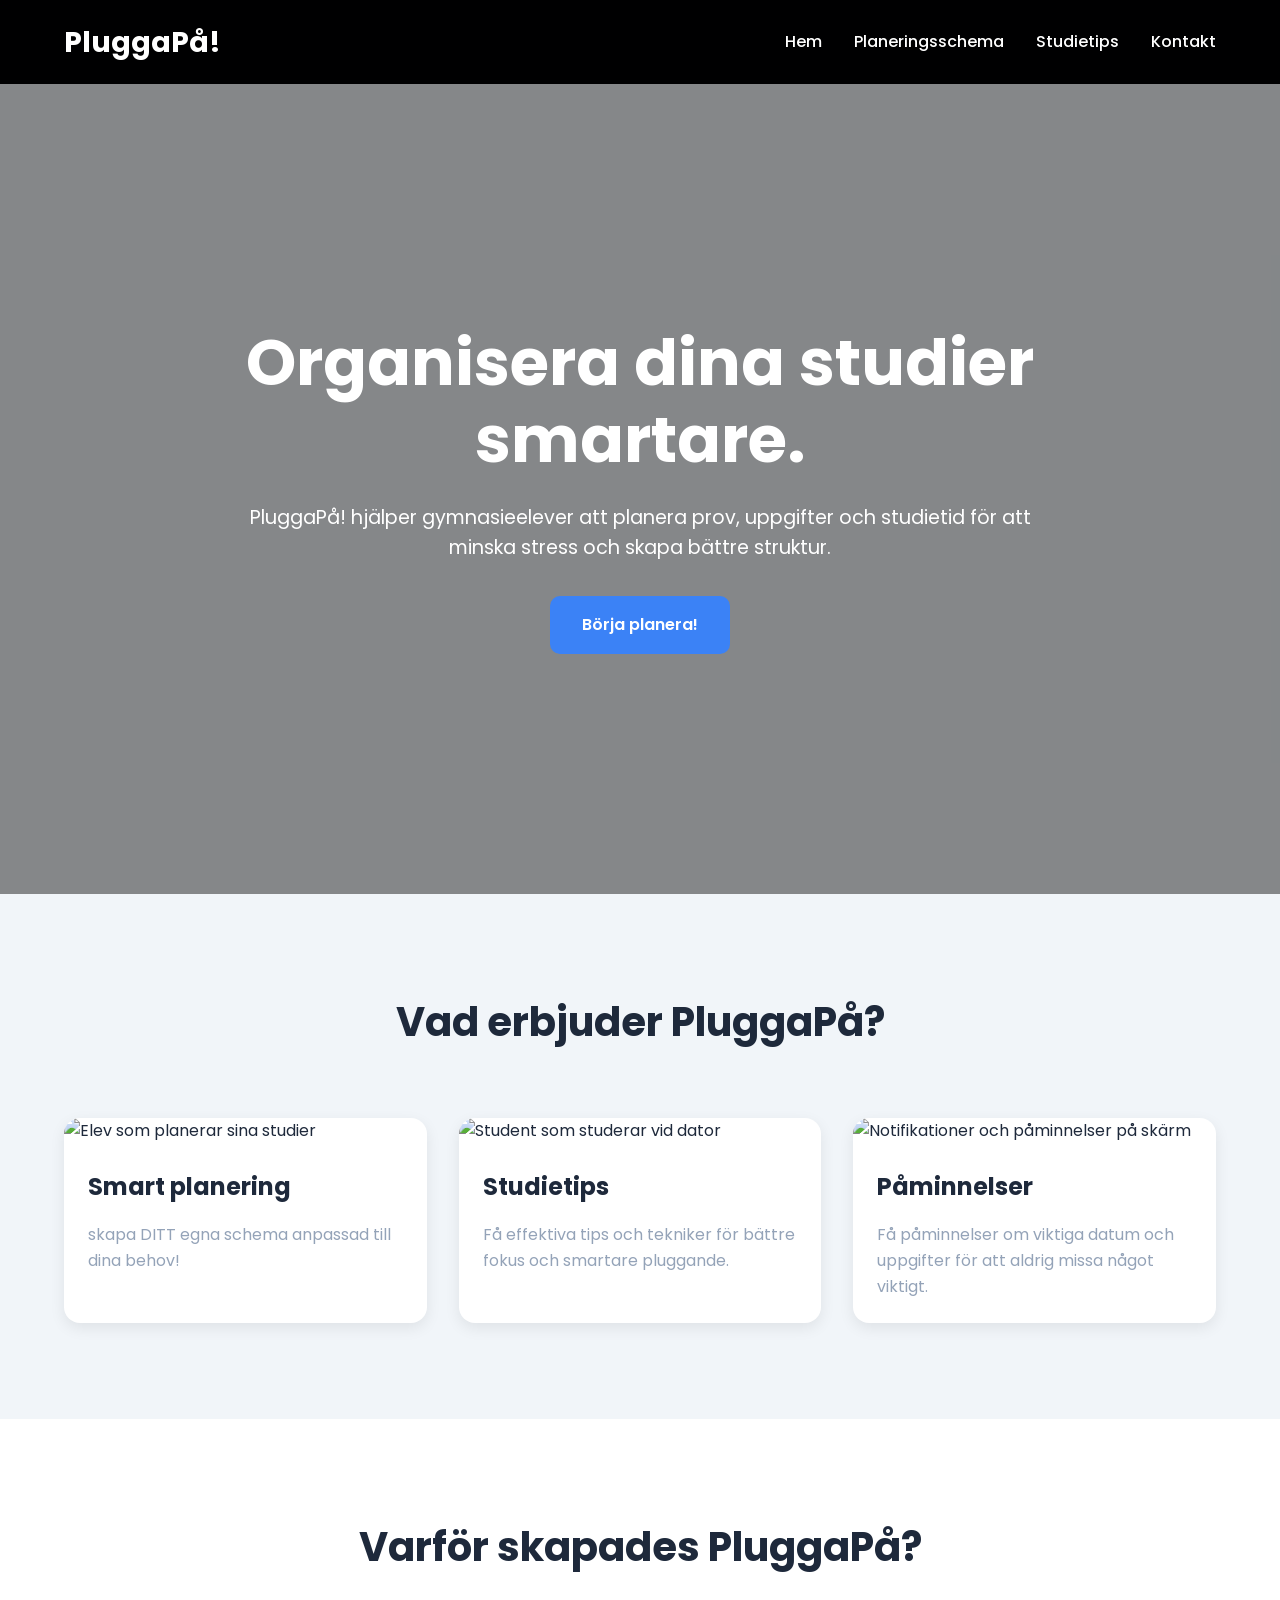
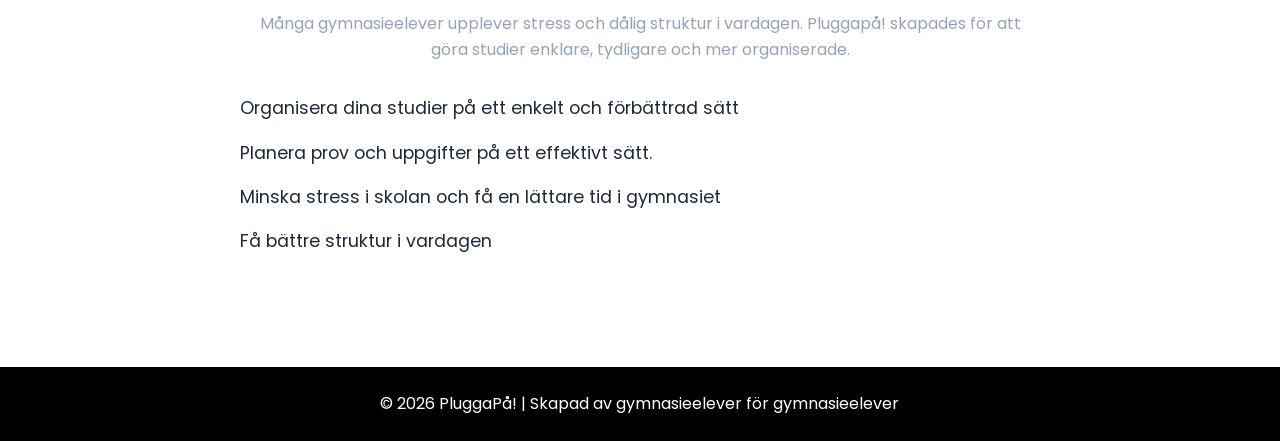
==== index.html @ 22d6ed23 "ändrade primary color till svart för en mer slick design. Ändrade också hero-videon så att den är me" ====
<!DOCTYPE html>
<html lang="sv">
<head>
    <meta charset="UTF-8">
    <meta name="viewport" content="width=device-width, initial-scale=1.0">
    <title>PluggaPå! Studera smartare</title>

    <!-- Google Fonts -->
    <link rel="preconnect" href="https://fonts.googleapis.com">
    <link rel="preconnect" href="https://fonts.gstatic.com" crossorigin>
    <link href="https://fonts.googleapis.com/css2?family=Poppins:wght@300;400;500;700&display=swap" rel="stylesheet">

    <link rel="stylesheet" href="Slutprojekt.CSS">
</head>
<body>
    <header>

   <div class="container">
 <!--logotypen-->
 <a href="index.html" class="logo">
    PluggaPå!
</a>

<!--menyknappen-->
<button class="menu-toggle"
 aria-label="Öppna meny">
 ☰
</button>
<!--navigationsmenyn-->
<nav>
    <ul class="nav-links">
        <li><a href="index.html">Hem</a></li>
        <li><a href="schema.html">Planeringsschema</a></li>
        <li><a href="studietips.html">Studietips</a></li>
        <li><a href="kontakt.html">Kontakt</a></li>
    </ul>
</nav>
</div>
</header>
<!--Hero sektionen-->
<main>
    <section class="hero">
        <video autoplay muted loop playsinline class="hero-video">
            <source src="kommersnart.mp4" type="video/mp4">
            Din webbläsare stödjer inte videouppspelning.
        </video>

    <div class="hero-overlay">
    <div class="hero-content">
        <h1>Organisera dina studier smartare.</h1>
        <p>PluggaPå! hjälper gymnasieelever att planera prov,
        uppgifter och studietid för att minska stress och skapa bättre struktur.</p>
        <a href="schema.html" class="hero-btn">
            Börja planera!</a>
    </div>
    </div>
</section>
<!--features sektionen-->
<section class="features">
    <div class="container">
        <h2>Vad erbjuder PluggaPå?</h2>
    <div class="korter">

    <!--kort 1-->
    <article class="kort">
    <img 
    src="kommersnart.jpg"
    srcset="
    images/planning-small.jpg 600w,
    images/planning.jpg 1200w"
    sizes="(max-width:768px) 100vw, 33vw"
    alt="Elev som planerar sina studier"
    loading="lazy">
    <h3>Smart planering</h3>
    <p>skapa DITT egna schema anpassad till dina behov! </p>
    </article>


<!--kort 2-->
<article class="kort">
    <img 
    src="kommersnart.jpg"
    srcset="
    images/studietips-small.jpg 600w,
    images/studietips.jpg 1200w"
    sizes="(max-width:768px) 100vw, 33vw"
    alt="Student som studerar vid dator"
    loading="lazy">
    <h3>Studietips</h3>
    <p>Få effektiva tips och tekniker för bättre fokus och smartare pluggande.</p>
    </article>

    <!--kort 3-->
<article class="kort">
    <img 
    src="kommersnart.jpg"
    srcset="
    images/notification-small.jpg 600w,
    images/notification.jpg 1200w"
    sizes="(max-width:768px) 100vw, 33vw"
    alt="Notifikationer och påminnelser på skärm"
    loading="lazy">
    <h3>Påminnelser</h3>
    <p>Få påminnelser om viktiga datum och uppgifter för att aldrig missa något viktigt.</p>
    </article>
    </div>
    </div>
</section>


<!-- Info sektionen-->
 <section class="info-section">
 <div class="container">
    <div class="info-text">
    <h2>Varför skapades PluggaPå?</h2>
    <p>Många gymnasieelever upplever stress och dålig struktur i vardagen.
        Pluggapå! skapades för att göra studier enklare, tydligare och mer organiserade.
    </p>
    <ul>
        <li> Organisera dina studier på ett enkelt och förbättrad sätt</li>
        <li>Planera prov och uppgifter på ett effektivt sätt.</li>
        <li> Minska stress i skolan och få en lättare tid i gymnasiet</li>
        <li> Få bättre struktur i vardagen</li>
    </ul>
    </div>
    </div>
    </section>
    </main>

    <!-- Footer-->
    <footer>
        <div class="container">
            <p>
            &copy; 2026 PluggaPå! | Skapad av gymnasieelever för gymnasieelever
            </p>
        </div>
    </footer>
    <!-- JavaScript -->
    <script src="script.js"></script>
</body>
</html>
---- Slutprojekt.CSS ----
/*================================
    Index.css
 ================================ */
/* Reset */
* {
    margin: 0;
    padding: 0;
    box-sizing: border-box;
}
/* ROOT VARIABLER */
:root {
    --primary-color: #000001;
    --secondary-color: #3b82f6;
    --background-color: #f1f5f9;
    --white: #ffffff;
    --text-color: #1e293b;
    --gray: #94a3b8;
}
/*BODY*/
body {
    font-family:"Poppins", sans-serif;
    background-color: var(--background-color);
    color: var(--text-color);
    line-height: 1.6;
}

/* GLOBALA CONTAINERS */
.container {
    width: 90%;
    max-width: 1200px;
    margin: 0 auto;
}

/* HEADER */
header {
    background-color: var(--primary-color);
    position: sticky;
    top: 0;
    z-index: 1000;
}

header .container {
    display: flex;
    justify-content: space-between;
    align-items: center;

    padding: 1.2rem 0;
}

/*lOGGAN*/
.logo {
    text-decoration: none;
    color: var(--white);

    font-size: 1.8rem;
    font-weight: 700;
}
/* NAVIGATION */
nav {
    position: relative;
    z-index: 1001;
}
.nav-links {
    align-items: center;
    display: flex;
    gap: 2rem;
    list-style: none;
}

.nav-links a {
    text-decoration: none;
    color: var(--white);
    font-weight: 500;
    transition: color 0.3s ease;
}

.nav-links a:hover {
    color: var(--secondary-color);
}

/* HAMBURGER KNAPP */
.menu-toggle {
    display: none;

    background: none;
    border: none;

    color: var(--white);
    font-size: 2rem;

    cursor: pointer;
}

/* HERO SEKTIONEN */
.hero {
    position: relative;
    overflow: hidden;
    min-height: 90vh;
    display: flex;
    align-items: center;
    justify-content: center;
}

/* Video i hero */
.hero-video {
    position: absolute;
    top: 0;
    left: 0;
    width: 100%;
    height: 100%;
    object-fit: cover;
    z-index: 1;
}

/* Overlay för hero */
.hero-overlay {
    position: relative;
    width: 100%;
    min-height: 90vh;
    background-color: rgba(0, 0, 0, 0.45);
    z-index: 2;
    display: flex;
    align-items: center;
    justify-content: center;
    padding: 2rem;
}
    

/* Hero content och animation */
.hero-content {
    color: var(--white);
    text-align: center;

    max-width: 800px;
    animation: fadeUp 1.2s ease;
}
@keyframes fadeUp {
    from {
        opacity: 0;
        transform: translateY(40px);
    }
    to {
        opacity: 1;
        transform: translateY(0);
    }
}
.hero-content h1 {
    font-size: 4rem;
    margin-bottom: 1.5rem;

    line-height: 1.2;
}

.hero-content p {
    font-size: 1.2rem;
    margin-bottom: 2rem;
}

/* Hero knapp */
.hero-btn {
    display: inline-block;

    text-decoration: none;
    background-color: var(--secondary-color);

    color: var(--white);
    padding: 1rem 2rem;

    border-radius: 10px;

    font-weight: 600;

    transition: 0.3s ease;
}

/* Hover effekt för hero knapp */
.hero-btn:hover {
    background-color: #0ea5e9;

    transform: translateY(-3px);
}

/* FEATURES SEKTIONEN */
.features {
    padding: 6rem 0;
}

.features h2 {
    text-align: center;

    font-size: 2.5rem;
    margin-bottom: 4rem;
}

/* Kort grid */
.korter {
    display: grid;
    grid-template-columns: repeat(3, 1fr);

    gap: 2rem;
}
/*kort*/
.kort {
    background-color: var(--white);

    border-radius: 16px;

    overflow: hidden;

    box-shadow: 0 5px 15px rgba(0, 0, 0, 0.08);

    transition: transform 0.3s ease, box-shadow 0.3s ease;
}

/* Hover effekt för kort */
.kort:hover {
    transform: translateY(-8px);

    box-shadow: 0 10px 20px rgba(0, 0, 0, 0.1);
}
/* Kort bild */
.kort img {
    width: 100%;
    height: 220px;

    object-fit: cover;
}
/*kort text*/
.kort h3 {
    font-size: 1.5rem;
    margin: 1.5rem 1.5rem 1rem;
}
.kort p {
    margin: 0 1.5rem 1.5rem;
    color: var(--gray);
}

/* INFO SEKTIONEN */
.info-section {
    background-color: var(--white);
    padding: 6rem 0;
}
.info-text {
    max-width: 800px;
    margin: 0 auto;
}
.info-text h2 {
    text-align: center;
    font-size: 2.5rem;
    margin-bottom: 2rem;
}

.info-text p {
    text-align: center;
    margin-bottom: 2rem;
    color: var(--gray);
}
/* listor */
.info-text ul {
    list-style: none;
}

.info-text li{
    margin-bottom: 1rem;

    font-size: 1.1rem;
}

/* FOOTER */
footer {
    background-color: var(--primary-color);
    color: var(--white);
    text-align: center;
    padding: 1.5rem;
}

/* RESPONSIV DESIGN */
@media (max-width: 768px) {
    /* HERO */
    .hero-content h1 {
        font-size: 2.5rem;
    }
    .hero-content p {
        font-size: 1rem;
    }
    /*HAMBURGER */
    .menu-toggle {
        display: block;
    }

    /*MOBIL NAV */
    .nav-links {
        display: none;
        flex-direction: column;
        position: absolute;
        top: 80px;
        right: 20px;
        background-color: var(--primary-color);
        padding: 1.5rem;
        border-radius: 12px;    
        width: 220px;
        box-shadow: 0 10px 30px rgba(0, 0, 0, 0.1);
    }
    .nav-links.active {
        display: flex;
    }
    /*KORTER*/
    .korter {
        grid-template-columns: 1fr;
    }
    /*FEATURES*/
    .features h2,
    .info-text h2 {
        font-size: 2.0rem;
    }
}
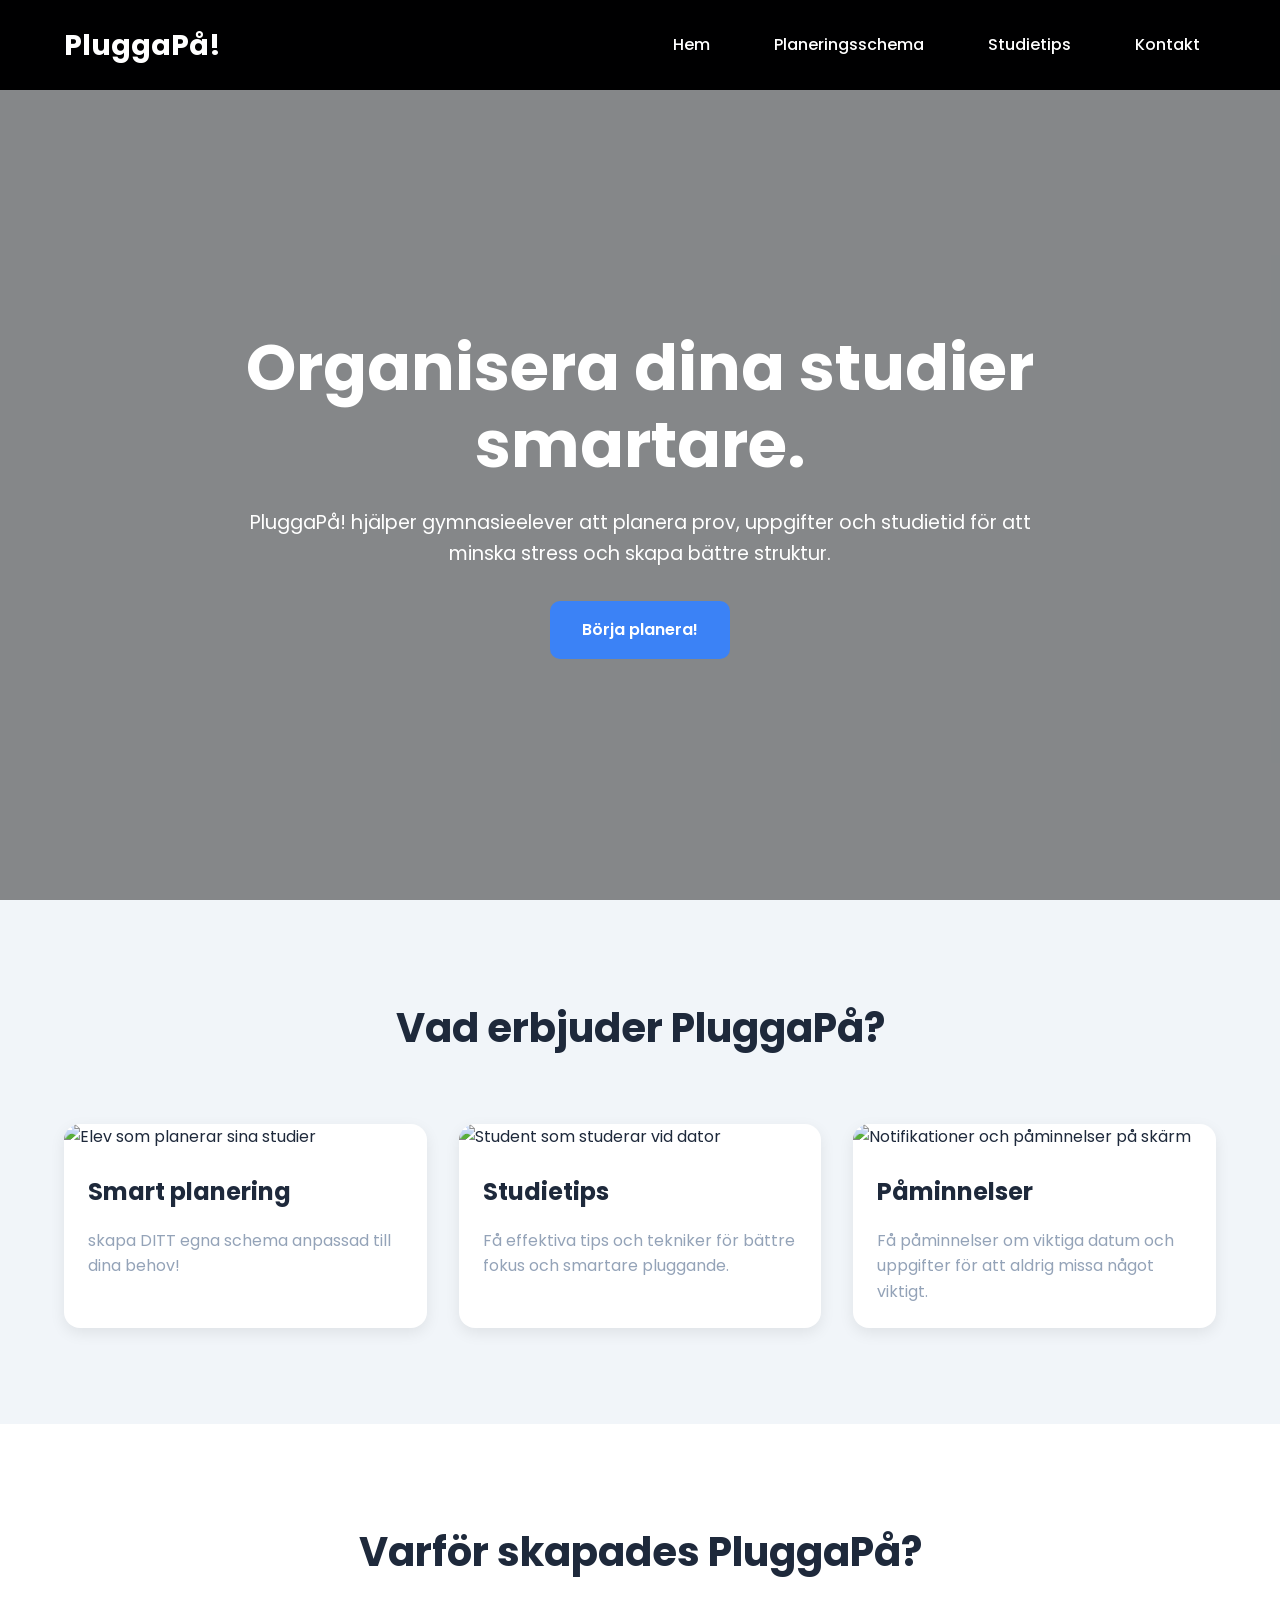
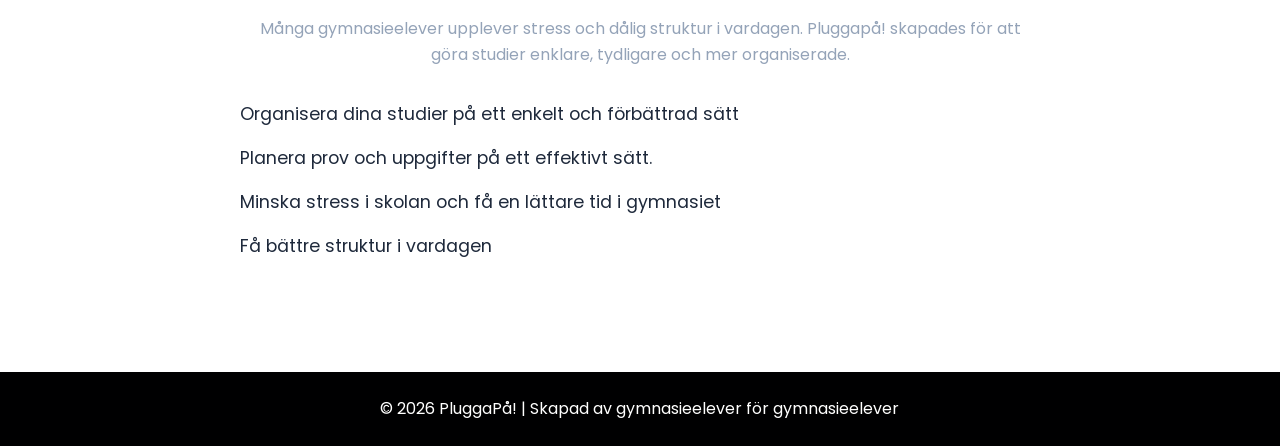
==== commit c3236df0: "La upp Hero videon." ====
--- a/index.html
+++ b/index.html
@@ -41,7 +41,7 @@
 <main>
     <section class="hero">
         <video autoplay muted loop playsinline class="hero-video">
-            <source src="kommersnart.mp4" type="video/mp4">
+            <source src="bilder och videos/Hero.mp4" type="video/mp4">
             Din webbläsare stödjer inte videouppspelning.
         </video>
 
--- a/Slutprojekt.CSS
+++ b/Slutprojekt.CSS
@@ -73,6 +73,8 @@
     color: var(--white);
     font-weight: 500;
     transition: color 0.3s ease;
+    display: inline-block;
+    padding: 0.8rem 1rem;
 }
 
 .nav-links a:hover {
@@ -277,6 +279,10 @@
 
 /* RESPONSIV DESIGN */
 @media (max-width: 768px) {
+    /* HEADER */
+    header .container {
+        position: relative;
+    }
     /* HERO */
     .hero-content h1 {
         font-size: 2.5rem;
@@ -291,7 +297,7 @@
 
     /*MOBIL NAV */
     .nav-links {
-        display: none;
+        display: flex;
         flex-direction: column;
         position: absolute;
         top: 80px;
@@ -301,10 +307,48 @@
         border-radius: 12px;    
         width: 220px;
         box-shadow: 0 10px 30px rgba(0, 0, 0, 0.1);
-    }
+
+        /*startläge*/
+        opacity: 0;
+        transform: translateY(-25px);
+        pointer-events: none;
+
+        /*animation*/
+        transition: opacity 0.35s ease, transform 0.35s ease;
+    }
+    
+     /*Öppen meny*/
     .nav-links.active {
-        display: flex;
-    }
+        opacity: 1;
+        transform: translateY(0);
+        pointer-events: auto;
+    }
+
+    /*Gör så att länkar kommer in en efter en*/
+    .nav-links.active li {
+        opacity: 0;
+        transform: translateY(20px);
+        transition: all 0.35s ease;
+    }
+    .nav-links.active li {
+        opacity: 1;
+        transform: translateX(0);
+    }
+
+    /*Delay*/
+    .nav-links li:nth-child(1) {
+        transition-delay: 0.05s;
+    }
+    .nav-links li:nth-child(2) {
+        transition-delay: 0.1s;
+    }
+    .nav-links li:nth-child(3) {
+        transition-delay: 0.15s;
+    }
+    .nav-links li:nth-child(4) {
+        transition-delay: 0.2s;
+    }
+
     /*KORTER*/
     .korter {
         grid-template-columns: 1fr;
@@ -315,4 +359,13 @@
         font-size: 2.0rem;
     }
 }
-    
+    /*=====================
+SCHEMA
+=====================*/
+.schema-hero {
+    min-height: 50vh;
+    display: flex;
+    align-items: center;
+    justify-content: center;
+    background-color: var(--primary-color);
+}
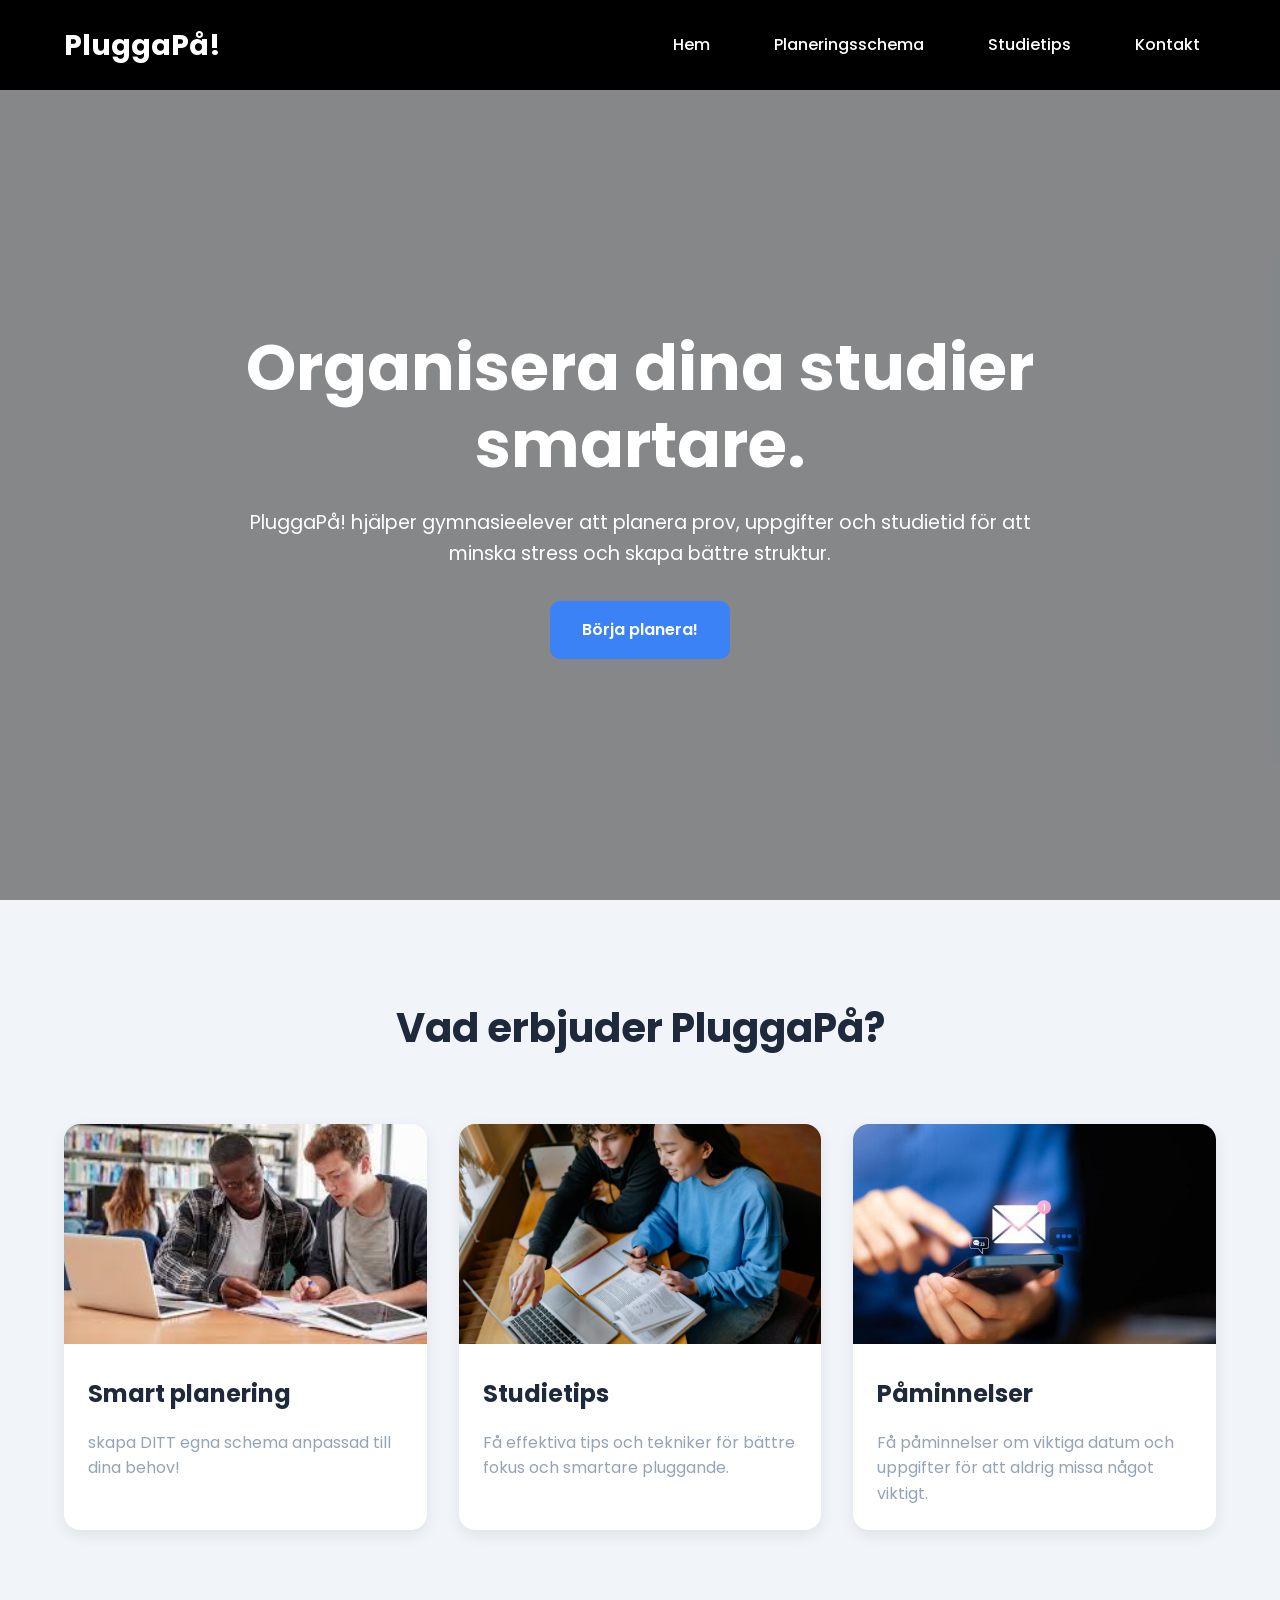
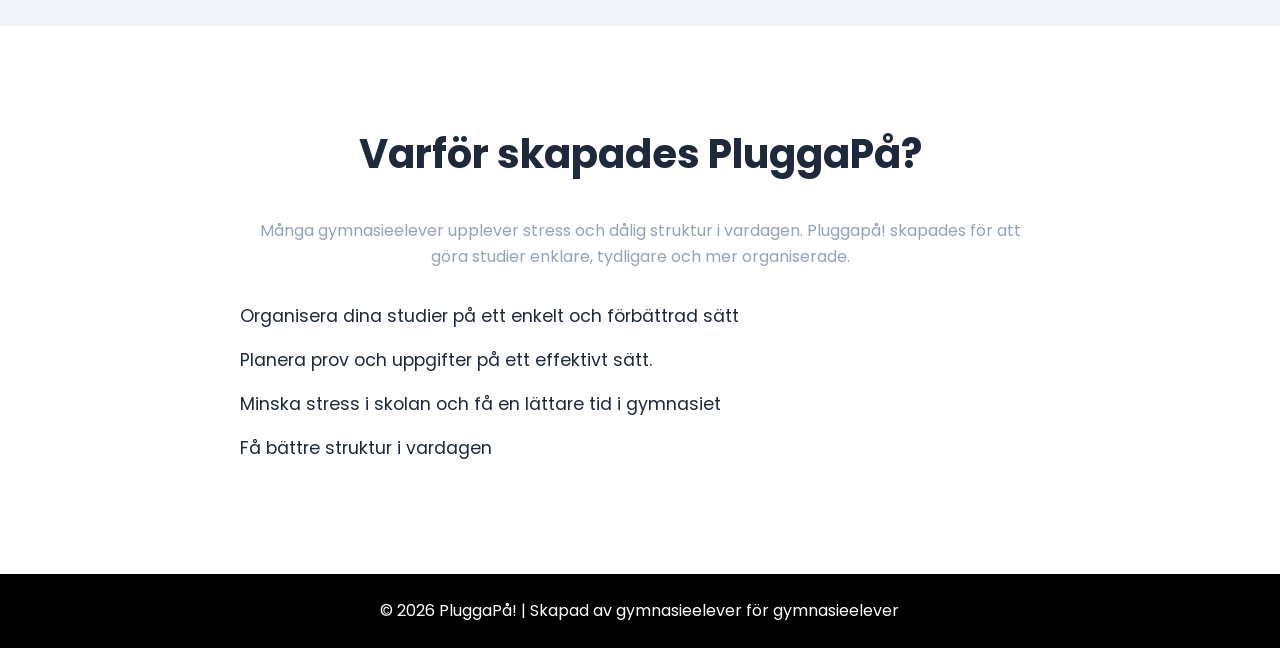
==== commit 1f098cf0: "La upp bilderna till korten." ====
--- a/index.html
+++ b/index.html
@@ -64,10 +64,10 @@
     <!--kort 1-->
     <article class="kort">
     <img 
-    src="kommersnart.jpg"
+    src="Bilder och videos/IMG1.jpg"
     srcset="
-    images/planning-small.jpg 600w,
-    images/planning.jpg 1200w"
+    Bilder och videos/IMG1.jpg 600w,
+    Bilder och videos/IMG1.jpg 1200w"
     sizes="(max-width:768px) 100vw, 33vw"
     alt="Elev som planerar sina studier"
     loading="lazy">
@@ -79,10 +79,10 @@
 <!--kort 2-->
 <article class="kort">
     <img 
-    src="kommersnart.jpg"
+    src="Bilder och videos/IMG2.jpg"
     srcset="
-    images/studietips-small.jpg 600w,
-    images/studietips.jpg 1200w"
+    Bilder och videos/IMG2.jpg 600w,
+    Bilder och videos/IMG2.jpg 1200w"
     sizes="(max-width:768px) 100vw, 33vw"
     alt="Student som studerar vid dator"
     loading="lazy">
@@ -93,10 +93,10 @@
     <!--kort 3-->
 <article class="kort">
     <img 
-    src="kommersnart.jpg"
+    src="Bilder och videos/IMG3.jpg"
     srcset="
-    images/notification-small.jpg 600w,
-    images/notification.jpg 1200w"
+    Bilder och videos/IMG3.jpg 600w,
+    Bilder och videos/IMG3.jpg 1200w"
     sizes="(max-width:768px) 100vw, 33vw"
     alt="Notifikationer och påminnelser på skärm"
     loading="lazy">
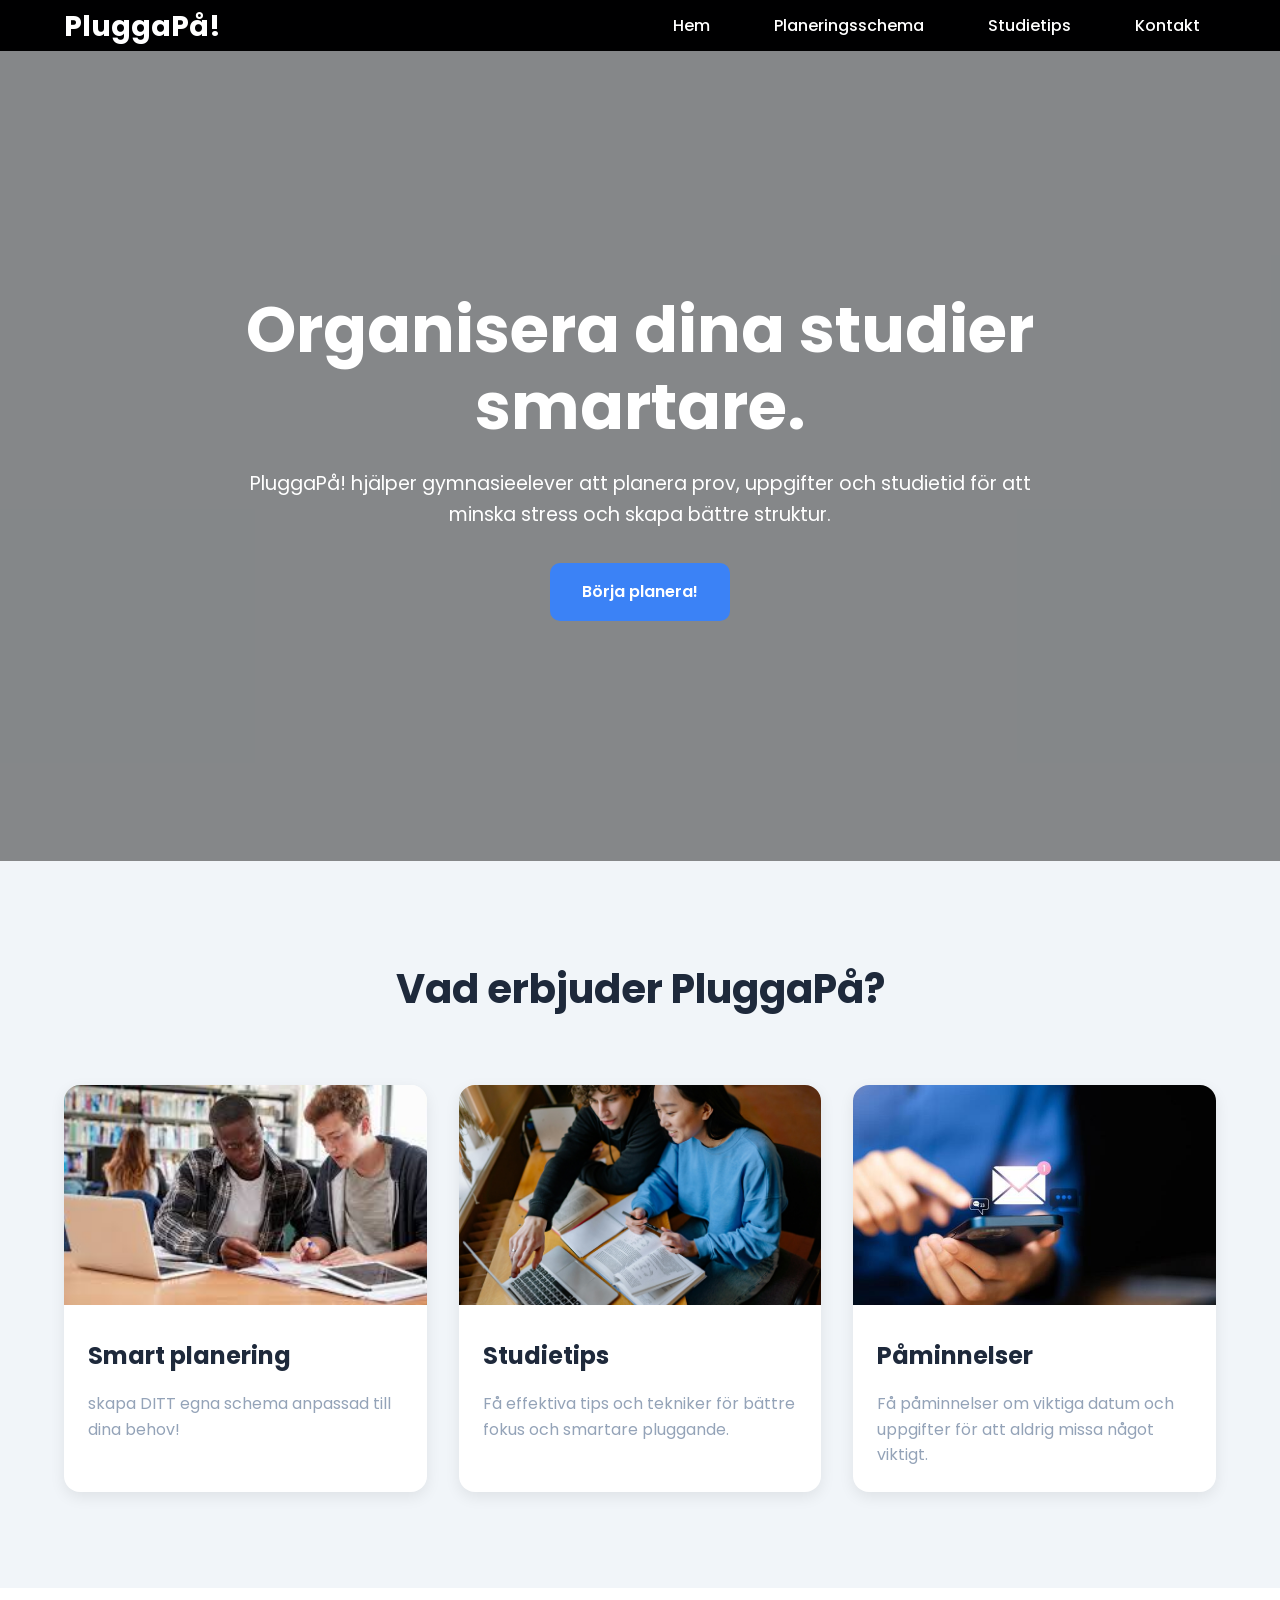
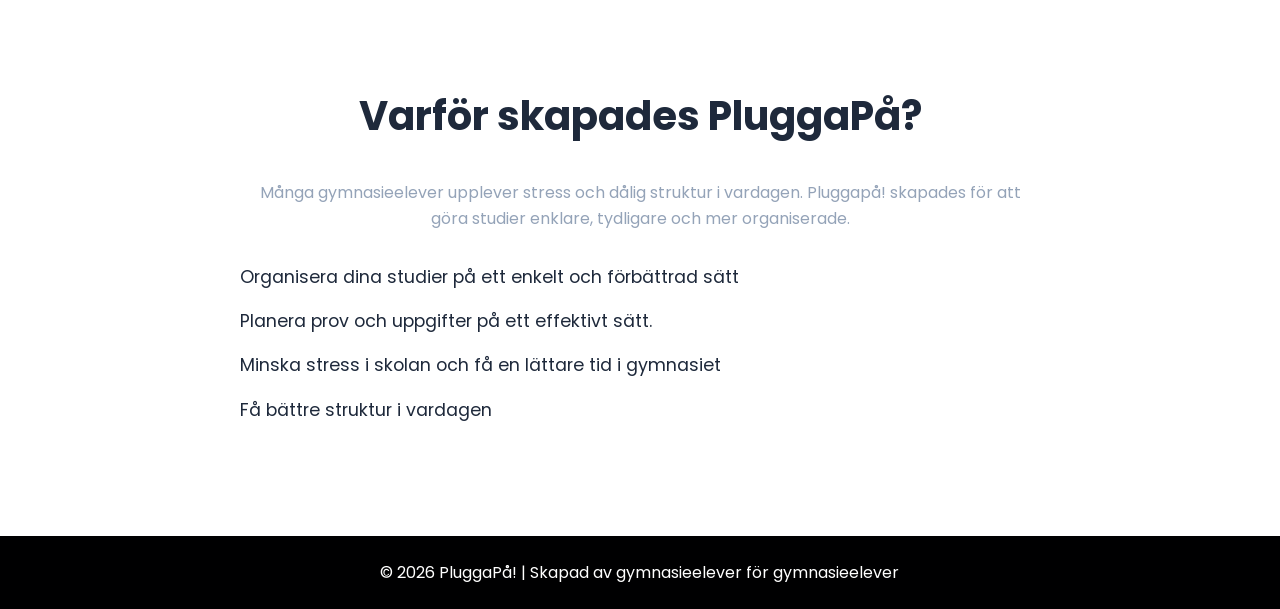
==== commit c7481f60: "la till CSS filen till en mapp för att uppnå krav. Ändrade subsekvent kod för att CSS ska funka igen" ====
--- a/index.html
+++ b/index.html
@@ -10,7 +10,7 @@
     <link rel="preconnect" href="https://fonts.gstatic.com" crossorigin>
     <link href="https://fonts.googleapis.com/css2?family=Poppins:wght@300;400;500;700&display=swap" rel="stylesheet">
 
-    <link rel="stylesheet" href="Slutprojekt.CSS">
+    <link rel="stylesheet" href="CSS/Slutprojekt.CSS">
 </head>
 <body>
     <header>
--- a/CSS/Slutprojekt.CSS
+++ b/CSS/Slutprojekt.CSS
@@ -0,0 +1,921 @@
+
+/*================================
+    INDEX.CSS
+ ================================ */
+/* Reset */
+* {
+    margin: 0;
+    padding: 0;
+    box-sizing: border-box;
+}
+/* ROOT VARIABLER */
+:root {
+    --primary-color: #000001;
+    --secondary-color: #3b82f6;
+    --background-color: #f1f5f9;
+    --white: #ffffff;
+    --text-color: #1e293b;
+    --gray: #94a3b8;
+}
+/*BODY*/
+body {
+    font-family:"Poppins", sans-serif;
+    background-color: var(--background-color);
+    color: var(--text-color);
+    line-height: 1.6;
+}
+
+/* GLOBALA CONTAINERS */
+.container {
+    width: 90%;
+    max-width: 1200px;
+    margin: 0 auto;
+}
+
+/* HEADER */
+header {
+    background-color: var(--primary-color);
+    position: sticky;
+    top: 0;
+    z-index: 1000;
+}
+
+header .container {
+    display: flex;
+
+    justify-content: space-between;
+
+    align-items: center;
+
+    position: relative;
+}
+/*lOGGAN*/
+.logo {
+    text-decoration: none;
+    color: var(--white);
+
+    font-size: 1.8rem;
+    font-weight: 700;
+}
+/* NAVIGATION */
+nav {
+    position: relative;
+    z-index: 1001;
+}
+.nav-links {
+    align-items: center;
+    display: flex;
+    gap: 2rem;
+    list-style: none;
+}
+
+.nav-links a {
+    text-decoration: none;
+    color: var(--white);
+    font-weight: 500;
+    transition: color 0.3s ease;
+    display: inline-block;
+    padding: 0.8rem 1rem;
+}
+
+.nav-links a:hover {
+    color: var(--secondary-color);
+}
+
+/* HAMBURGER KNAPP */
+.menu-toggle {
+    display: none;
+
+    background: none;
+    border: none;
+
+    color: var(--white);
+
+    cursor: pointer;
+}
+
+/* HERO SEKTIONEN */
+.hero {
+    position: relative;
+    overflow: hidden;
+    min-height: 90vh;
+    display: flex;
+    align-items: center;
+    justify-content: center;
+}
+
+/* Video i hero */
+.hero-video {
+    position: absolute;
+    top: 0;
+    left: 0;
+    width: 100%;
+    height: 100%;
+    object-fit: cover;
+    z-index: 1;
+}
+
+/* Overlay för hero */
+.hero-overlay {
+    position: relative;
+    width: 100%;
+    min-height: 90vh;
+    background-color: rgba(0, 0, 0, 0.45);
+    z-index: 2;
+    display: flex;
+    align-items: center;
+    justify-content: center;
+    padding: 2rem;
+}
+    
+
+/* Hero content och animation */
+.hero-content {
+    color: var(--white);
+    text-align: center;
+
+    max-width: 800px;
+    animation: fadeUp 1.2s ease;
+}
+@keyframes fadeUp {
+    from {
+        opacity: 0;
+        transform: translateY(40px);
+    }
+    to {
+        opacity: 1;
+        transform: translateY(0);
+    }
+}
+.hero-content h1 {
+    font-size: 4rem;
+    margin-bottom: 1.5rem;
+
+    line-height: 1.2;
+}
+
+.hero-content p {
+    font-size: 1.2rem;
+    margin-bottom: 2rem;
+}
+
+/* Hero knapp */
+.hero-btn {
+    display: inline-block;
+
+    text-decoration: none;
+    background-color: var(--secondary-color);
+
+    color: var(--white);
+    padding: 1rem 2rem;
+
+    border-radius: 10px;
+
+    font-weight: 600;
+
+    transition: 0.3s ease;
+}
+
+/* Hover effekt för hero knapp */
+.hero-btn:hover {
+    background-color: #0ea5e9;
+
+    transform: translateY(-3px);
+}
+
+/* FEATURES SEKTIONEN */
+.features {
+    padding: 6rem 0;
+}
+
+.features h2 {
+    text-align: center;
+
+    font-size: 2.5rem;
+    margin-bottom: 4rem;
+}
+
+/* Kort grid */
+.korter {
+    display: grid;
+    grid-template-columns: repeat(3, 1fr);
+
+    gap: 2rem;
+}
+/*kort*/
+.kort {
+    background-color: var(--white);
+
+    border-radius: 16px;
+
+    overflow: hidden;
+
+    box-shadow: 0 5px 15px rgba(0, 0, 0, 0.08);
+
+    transition: transform 0.3s ease, box-shadow 0.3s ease;
+}
+
+/* Hover effekt för kort */
+.kort:hover {
+    transform: translateY(-8px);
+
+    box-shadow: 0 10px 20px rgba(0, 0, 0, 0.1);
+}
+/* Kort bild */
+.kort img {
+    width: 100%;
+    height: 220px;
+
+    object-fit: cover;
+}
+/*kort text*/
+.kort h3 {
+    font-size: 1.5rem;
+    margin: 1.5rem 1.5rem 1rem;
+}
+.kort p {
+    margin: 0 1.5rem 1.5rem;
+    color: var(--gray);
+}
+
+/* INFO SEKTIONEN */
+.info-section {
+    background-color: var(--white);
+    background-image: url('Bilder och videos/book-leaves-table.jpg');
+    background-size: cover;
+    background-position: center;
+    padding: 6rem 0;
+    position: relative;
+}
+/* Overlay så att texten syns tydligt*/
+.info-section::before {
+    content: "";
+    position: absolute;
+    inset: 0;
+    background-color: rgba(255, 255, 255, 0.85);
+}
+.info-section .container {
+    position: relative;
+    z-index: 1;
+}
+.info-text {
+    max-width: 800px;
+    margin: 0 auto;
+}
+.info-text h2 {
+    text-align: center;
+    font-size: 2.5rem;
+    margin-bottom: 2rem;
+}
+
+.info-text p {
+    text-align: center;
+    margin-bottom: 2rem;
+    color: var(--gray);
+}
+/* listor */
+.info-text ul {
+    list-style: none;
+}
+
+.info-text li{
+    margin-bottom: 1rem;
+
+    font-size: 1.1rem;
+}
+
+/* FOOTER */
+footer {
+    background-color: var(--primary-color);
+    color: var(--white);
+    text-align: center;
+    padding: 1.5rem;
+}
+
+/* RESPONSIV DESIGN */
+@media (max-width: 768px) {
+    /* HEADER */
+    header .container {
+        display: flex;
+        
+        align-items: center;
+        position: relative;
+    }
+
+    /* LOGGA */
+    .logo {
+        font-size: 1.5rem;
+    }
+
+    /* HERO */
+    .hero-content h1 {
+        font-size: 2.5rem;
+    }
+    .hero-content p {
+        font-size: 1rem;
+    }
+    /*HAMBURGER */
+    .menu-toggle {
+    display: block;
+
+    font-size: clamp(1.3rem, 5vw, 1.8rem);
+
+    padding: 0.3rem;
+
+    margin-left: auto;
+
+    flex-shrink: 0;
+
+    z-index: 1002;
+}
+    
+    
+
+    /*MOBIL NAV */
+    .nav-links {
+        flex-direction: column;
+        position: absolute;
+        top: 70px;
+        right: 0;
+        background-color: var(--primary-color);
+        padding: 1rem;
+        border-radius: 12px;
+        width:  clamp(140px, 60vw, 180px);
+        box-shadow: 0 10px 30px rgba(0, 0, 0, 0.1);
+
+        /*startläge*/
+        opacity: 0;
+        transform: translateY(-20px);
+        pointer-events: none;
+
+        /*animation*/
+        transition: opacity 0.35s ease, transform 0.35s ease;
+    }
+    
+     /*Öppen meny*/
+    .nav-links.active {
+        opacity: 1;
+        transform: translateY(0);
+        pointer-events: auto;
+    }
+    .nav-links a {
+        width: 100%;
+        padding: 0.7rem;
+        font-size: 0.95rem;
+    }
+
+    /*Gör så att länkar kommer in en efter en*/
+    .nav-links.active li {
+        opacity: 0;
+        transform: translateY(20px);
+        transition: all 0.35s ease;
+    }
+    .nav-links.active li {
+        opacity: 1;
+        transform: translateX(0);
+    }
+
+    /*Delay*/
+    .nav-links li:nth-child(1) {
+        transition-delay: 0.05s;
+    }
+    .nav-links li:nth-child(2) {
+        transition-delay: 0.1s;
+    }
+    .nav-links li:nth-child(3) {
+        transition-delay: 0.15s;
+    }
+    .nav-links li:nth-child(4) {
+        transition-delay: 0.2s;
+    }
+    /* Mobilfix för schema.html*/
+    select {
+        width: 100%;
+    }
+    /* Tabell fix för schema.html */
+    .planner{
+        overflow-x: auto;
+    }
+    .planner table {
+        min-width: 700px;
+        width: 100%;
+    }
+    th, td {
+        min-width: 140px;
+    }
+    body {
+        overflow-x:hidden
+    }
+
+    /*KORTER*/
+    .korter {
+        grid-template-columns: 1fr;
+    }
+    /*FEATURES*/
+    .features h2,
+    .info-text h2 {
+        font-size: 2.0rem;
+    }
+    .select-row {
+        flex-direction: column;
+        align-items: center;
+    }
+    .course-grid {
+        grid-template-columns: 1fr;
+    }
+    .schema-hero h1 {
+        font-size: 2.5rem;
+    }
+     .kontakt-hero h1 {
+                font-size: 2.2rem;
+            }
+
+            .kontakt-wrapper {
+                grid-template-columns: 1fr;
+                padding: 3rem 0;
+            }
+
+            #karta {
+                height: 300px;
+            }
+            /* Responsivitet för studietips */
+            .tips-hero h1 {
+        font-size: 2.2rem;
+    }
+ 
+    .tips-grid {
+        grid-template-columns: 1fr;
+    }
+ 
+    .tips-metoder h2,
+    .tips-vanor h2,
+    .tips-snabb h2 {
+        font-size: 2rem;
+    }
+ 
+    .vanor-wrapper {
+        grid-template-columns: 1fr;
+        gap: 2rem;
+    }
+ 
+    .vanor-bild img {
+        height: 250px;
+    }
+}
+
+/*================================
+    SCHEMA.CSS
+ ================================ */
+
+ /*Hero sektion för schema sidan*/
+ .schema-hero {
+    min-height: 50vh;
+    display: flex;
+    align-items: center;
+    justify-content: center;
+    background: linear-gradient(135deg, var(--primary-color), var(--secondary-color));
+    color: var(--white);
+    text-align: center;
+    padding: 4rem 1rem;
+ }
+    .schema-hero h1 {
+        font-size: 3rem;
+        margin-bottom: 1rem;
+    }
+    .schema-hero p {
+        font-size: 1.2rem;
+        max-width: 700px;
+        margin: 0 auto;
+    }
+    /* Filter (samma kort känsla som index) */
+    .select-row {
+    display: flex;
+    gap: 2rem;
+    justify-content: center;
+    margin: 4rem 0;
+    }
+
+    select {
+    padding: 1rem 1.2rem;
+    border: 1px solid var(--gray);
+    border-radius: 12px;
+    font-family: inherit;
+    background: var(--white);
+    }
+    /* Kurs kort */
+    .course-grid {
+    display: grid;
+    grid-template-columns: repeat(3, 1fr);
+    gap: 2rem;
+    }
+    .course {
+    background-color: var(--white);
+    border-radius: 16px;
+    padding: 2rem;
+    box-shadow: 0 5px 15px rgba(0, 0, 0, 0.08);
+    transition: transform 0.3s ease, box-shadow 0.3s ease;
+    cursor: pointer;
+    }
+    .course:hover {
+    transform: translateY(-8px);
+    box-shadow: 0 10px 20px rgba(0, 0, 0, 0.1);
+    }
+    
+    /* Tabellen/planeraren för det interaktiva schemat */
+    .planner {
+     padding: 5rem 0;
+    }
+    table {
+    width: 100%;
+    border-collapse: collapse;
+    background-color: var(--white);
+    border-radius: 12px;
+    overflow: hidden;
+    }
+    th {
+    background-color: var(--primary-color);
+    color: var(--white);
+    padding: 1rem;
+    }
+    td {
+        height: 120px;
+        padding: 1rem;
+        border-bottom: 1px solid var(--gray);
+        vertical-align: top;
+    }
+    tbody tr:nth-child(even) {
+        background-color: var(--background-color)
+    }
+    tfoot{
+        background-color: var(--primary-color);
+        color: var(--white);
+        font-weight: 600;
+        font-style: italic;
+    }
+/* JavaScript CSS*/
+.course.selected {
+    background:
+    linear-gradient(135deg, var(--secondary-color), var(--primary-color));
+    color: var(--white);
+    transform:translateY(-8px);
+}
+/* Drag och släpp CSS */
+.course.dragging {
+    opacity: 0.6;
+    cursor: grabbing;
+}
+/* Kurs som är dragbar */
+.course[draggable=true] {
+    cursor: grab;
+}
+/*Tabell cell som är aktiv drop-zon */
+td.drop-target {
+    background-color: var(--secondary-color);
+    outline: 2px dashed var(--white);
+}
+/*Kurs-tagg inuti tabellcell */
+.course-tag {
+    display: inline-flex;
+    background-color: var(--secondary-color);
+    color: var(--white);
+    padding: 2px 8px;
+    border-radius: 6px;
+    font-size: 1rem;
+    margin:2px;
+}
+/* Ta bort-knapp på taggen */
+.remove-tag {
+    background: none;
+    border: none;
+    color: var(--white);
+    cursor: pointer;
+    font-size: 1rem;
+    padding: 0;
+    line-height: 1;
+}
+
+/*================================
+    KONTAKT.CSS
+ ================================ */
+ .kontakt-hero {
+            min-height: 40vh;
+            display: flex;
+            align-items: center;
+            justify-content: center;
+            background: linear-gradient(135deg, var(--primary-color), var(--secondary-color));
+            color: var(--white);
+            text-align: center;
+            padding: 4rem 1rem;
+        }
+
+        .kontakt-hero h1 {
+            font-size: 3rem;
+            margin-bottom: 1rem;
+        }
+
+        .kontakt-hero p {
+            font-size: 1.2rem;
+            max-width: 600px;
+            margin: 0 auto;
+        }
+
+        /* Kontakt-layout: formulär + karta sida vid sida */
+        .kontakt-wrapper {
+            display: grid;
+            grid-template-columns: 1fr 1fr;
+            gap: 3rem;
+            padding: 5rem 0;
+            align-items: start;
+        }
+
+        /* FORMULÄR */
+        .kontakt-form h2 {
+            font-size: 2rem;
+            margin-bottom: 2rem;
+        }
+
+        .form-group {
+            display: flex;
+            flex-direction: column;
+            gap: 0.5rem;
+            margin-bottom: 1.5rem;
+        }
+
+        .form-group label {
+            font-weight: 500;
+            font-size: 0.95rem;
+        }
+
+        .form-group input,
+        .form-group textarea,
+        .form-group select {
+            padding: 0.85rem 1rem;
+            border: 1.5px solid #cbd5e1;
+            border-radius: 10px;
+            font-family: 'Poppins', sans-serif;
+            font-size: 0.95rem;
+            background-color: var(--white);
+            color: var(--text-color);
+            transition: border-color 0.3s ease;
+        }
+
+        .form-group input:focus,
+        .form-group textarea:focus,
+        .form-group select:focus {
+            outline: none;
+            border-color: var(--secondary-color);
+        }
+
+        /* Felmarkering */
+        .form-group input.fel,
+        .form-group textarea.fel,
+        .form-group select.fel {
+            border-color: #ef4444;
+        }
+
+        /* Felmeddelande */
+        .felmeddelande {
+            color: #ef4444;
+            font-size: 0.85rem;
+            display: none;
+        }
+
+        .felmeddelande.synlig {
+            display: block;
+        }
+
+        .form-group textarea {
+            resize: vertical;
+            min-height: 140px;
+        }
+
+        /* Skicka-knapp */
+        .skicka-btn {
+            display: inline-block;
+            background-color: var(--secondary-color);
+            color: var(--white);
+            padding: 1rem 2.5rem;
+            border: none;
+            border-radius: 10px;
+            font-family: 'Poppins', sans-serif;
+            font-size: 1rem;
+            font-weight: 600;
+            cursor: pointer;
+            transition: background-color 0.3s ease, transform 0.3s ease;
+            width: 100%;
+        }
+
+        .skicka-btn:hover {
+            background-color: #0ea5e9;
+            transform: translateY(-3px);
+        }
+
+        /* Bekräftelsemeddelande efter skickat */
+        .bekraftelse {
+            display: none;
+            background-color: #dcfce7;
+            border: 1.5px solid #86efac;
+            border-radius: 10px;
+            padding: 1.5rem;
+            margin-top: 1.5rem;
+            color: #166534;
+            font-weight: 500;
+            text-align: center;
+        }
+
+        .bekraftelse.synlig {
+            display: block;
+        }
+
+        /* KARTA */
+        .karta-sektion h2 {
+            font-size: 2rem;
+            margin-bottom: 1rem;
+        }
+
+        .karta-sektion p {
+            color: var(--gray);
+            margin-bottom: 1.5rem;
+        }
+
+        #karta {
+            width: 100%;
+            height: 420px;
+            border-radius: 16px;
+            overflow: hidden;
+            border: 1px solid #e2e8f0;
+        }
+
+        /* KONTAKTINFO */
+        .kontakt-info {
+            display: flex;
+            flex-direction: column;
+            gap: 1rem;
+            margin-top: 1.5rem;
+        }
+
+        .info-rad {
+            display: flex;
+            align-items: center;
+            gap: 0.8rem;
+            font-size: 0.95rem;
+            color: var(--text-color);
+        }
+
+        .info-ikon {
+            width: 40px;
+            height: 40px;
+            background-color: var(--secondary-color);
+            border-radius: 50%;
+            display: flex;
+            align-items: center;
+            justify-content: center;
+            color: var(--white);
+            font-size: 1.1rem;
+            flex-shrink: 0;
+        }
+/*==================================
+    STUDIETIPS.CSS 
+    ================================ */
+    /* Hero */
+.tips-hero {
+    min-height: 40vh;
+    display: flex;
+    align-items: center;
+    justify-content: center;
+    background: linear-gradient(135deg, var(--primary-color), var(--secondary-color));
+    color: var(--white);
+    text-align: center;
+    padding: 4rem 1rem;
+}
+ 
+.tips-hero h1 {
+    font-size: 3rem;
+    margin-bottom: 1rem;
+}
+ 
+.tips-hero p {
+    font-size: 1.2rem;
+    max-width: 600px;
+    margin: 0 auto;
+}
+ 
+/* Metoder-sektionen */
+.tips-metoder {
+    padding: 6rem 0;
+}
+ 
+.tips-metoder h2 {
+    text-align: center;
+    font-size: 2.5rem;
+    margin-bottom: 4rem;
+}
+ 
+/* Tips-kort grid */
+.tips-grid {
+    display: grid;
+    grid-template-columns: repeat(3, 1fr);
+    gap: 2rem;
+}
+ 
+.tips-kort {
+    background-color: var(--white);
+    border-radius: 16px;
+    padding: 2rem;
+    box-shadow: 0 5px 15px rgba(0, 0, 0, 0.08);
+    transition: transform 0.3s ease, box-shadow 0.3s ease;
+}
+ 
+.tips-kort:hover {
+    transform: translateY(-6px);
+    box-shadow: 0 10px 20px rgba(0, 0, 0, 0.1);
+}
+ 
+.tips-kort h3 {
+    font-size: 1.2rem;
+    margin-bottom: 0.8rem;
+    color: var(--text-color);
+}
+ 
+.tips-kort p {
+    color: var(--gray);
+    font-size: 0.95rem;
+    line-height: 1.7;
+}
+ 
+/* Vanor-sektionen */
+.tips-vanor {
+    background-color: var(--white);
+    padding: 6rem 0;
+}
+ 
+.tips-vanor h2 {
+    text-align: center;
+    font-size: 2.5rem;
+    margin-bottom: 3rem;
+}
+ 
+.vanor-wrapper {
+    display: grid;
+    grid-template-columns: 1fr 1fr;
+    gap: 4rem;
+    align-items: center;
+}
+ 
+.vanor-text p {
+    color: var(--gray);
+    margin-bottom: 1.5rem;
+}
+ 
+/* Vanor-lista */
+.vanor-lista {
+    list-style: none;
+    display: flex;
+    flex-direction: column;
+    gap: 1rem;
+}
+ 
+.vanor-lista li {
+    font-size: 1rem;
+    line-height: 1.6;
+    padding: 0.8rem 1rem;
+    background-color: var(--background-color);
+    border-radius: 10px;
+    border-left: 4px solid var(--secondary-color);
+}
+ 
+.vanor-bild img {
+    width: 100%;
+    border-radius: 16px;
+    object-fit: cover;
+    height: 400px;
+}
+ 
+/* Snabbtips-sektionen */
+.tips-snabb {
+    padding: 6rem 0;
+}
+ 
+.tips-snabb h2 {
+    text-align: center;
+    font-size: 2.5rem;
+    margin-bottom: 3rem;
+}
+ 
+/* Numrerad lista */
+.snabb-lista {
+    max-width: 700px;
+    margin: 0 auto;
+    display: flex;
+    flex-direction: column;
+    gap: 1rem;
+    padding-left: 1.5rem;
+}
+ 
+.snabb-lista li {
+    font-size: 1.05rem;
+    line-height: 1.7;
+    padding: 0.5rem 0;
+    color: var(--text-color);
+}
+    
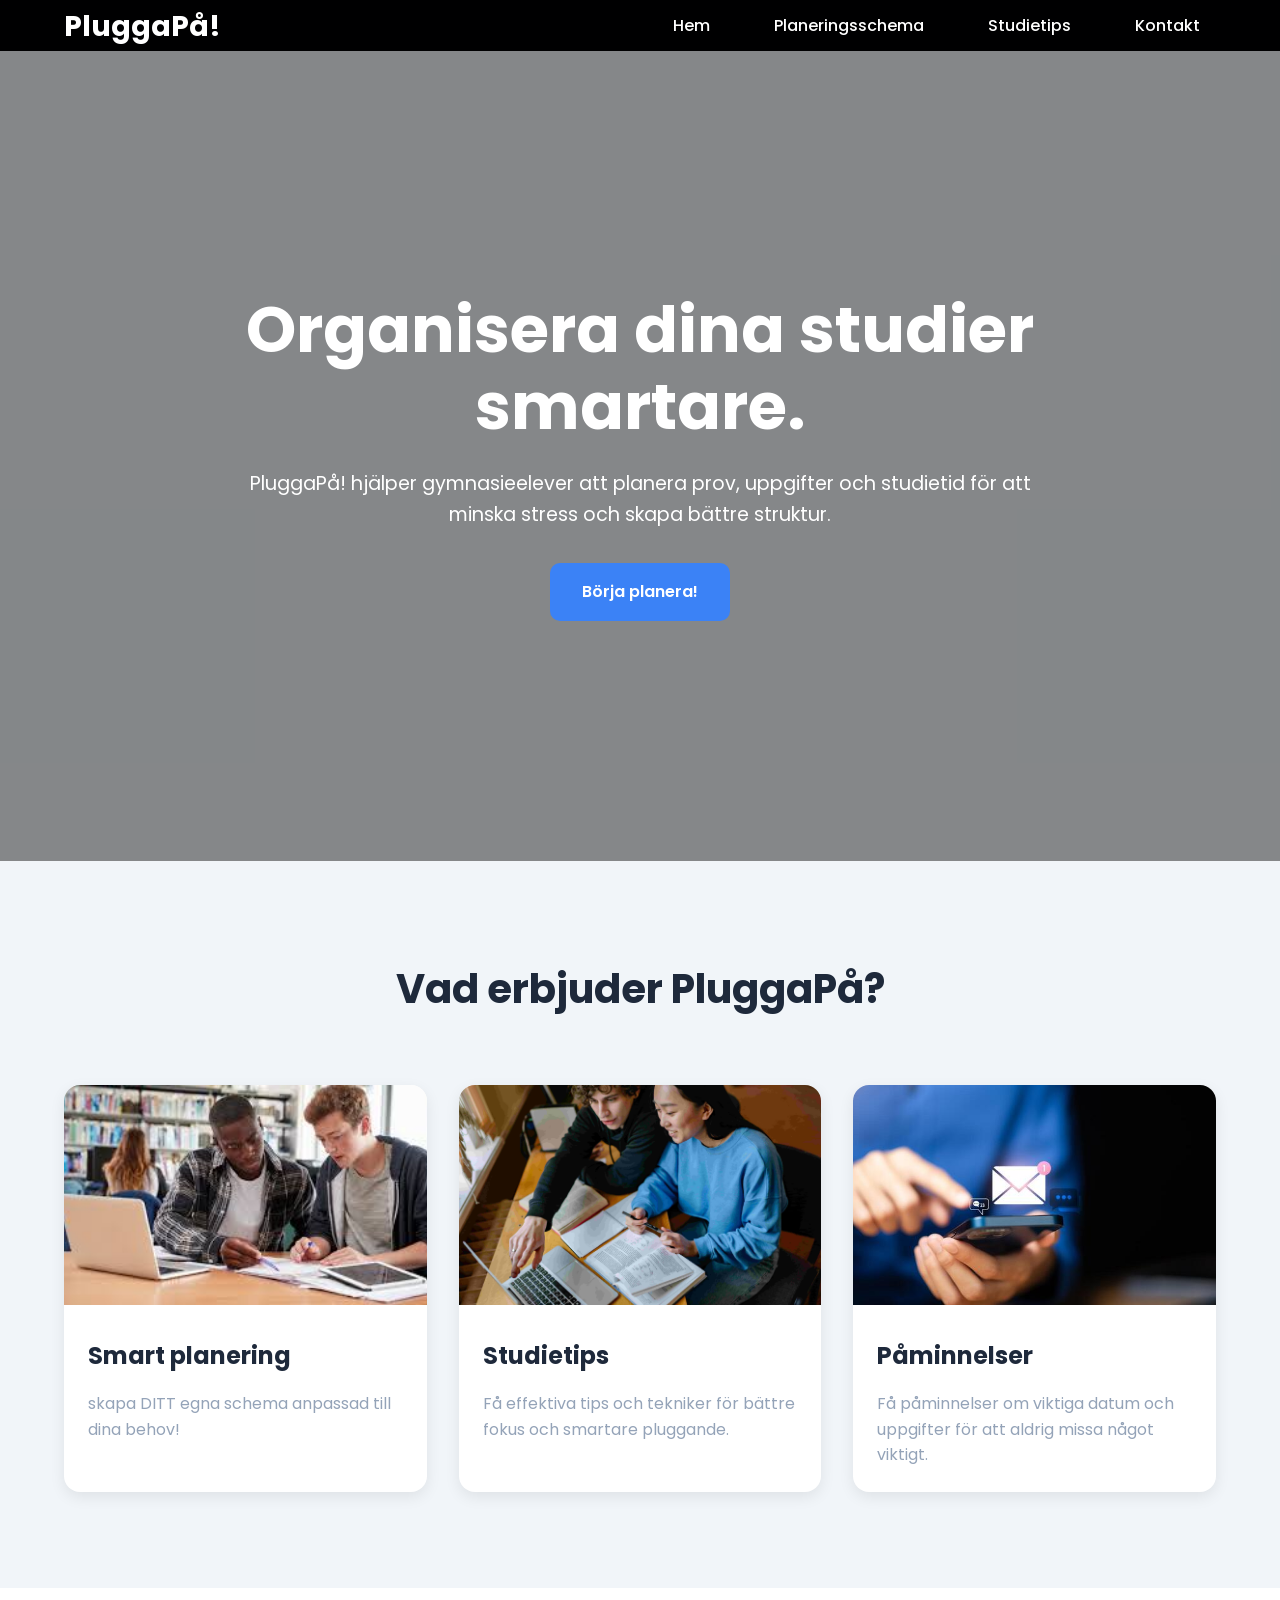
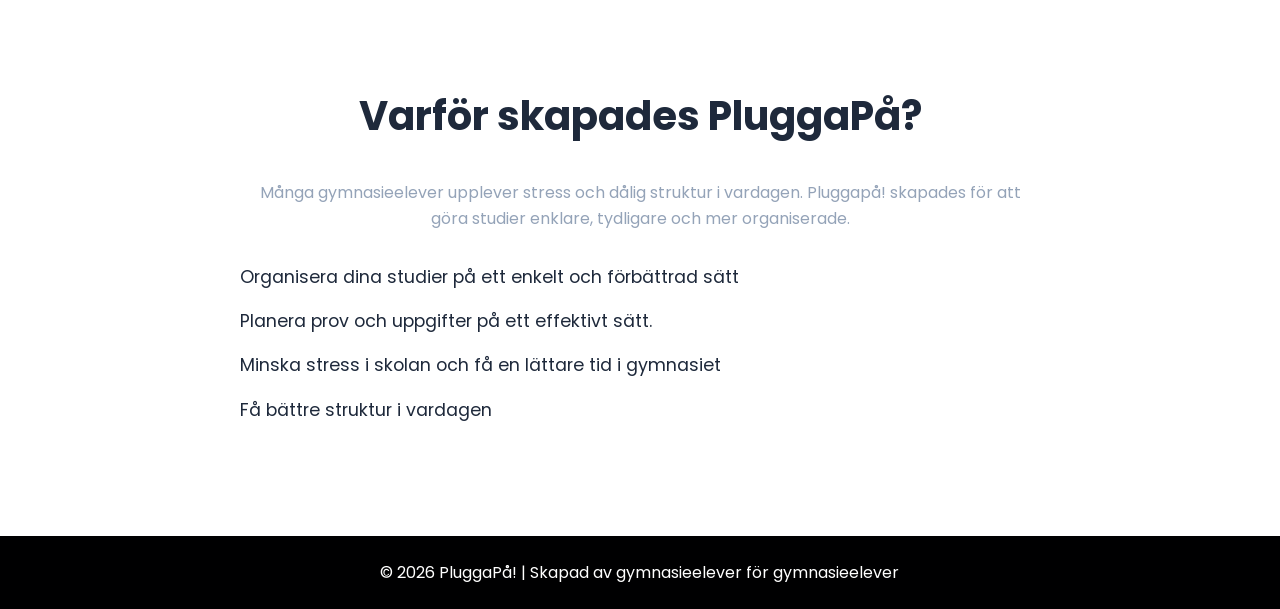
==== commit a0520423: "Bugfix så att info bakgrunden syns igen. Tagit bort död kod samtidigt" ====
--- a/index.html
+++ b/index.html
@@ -41,7 +41,7 @@
 <main>
     <section class="hero">
         <video autoplay muted loop playsinline class="hero-video">
-            <source src="bilder och videos/Hero.mp4" type="video/mp4">
+            <source src="Images/Hero.mp4" type="video/mp4">
             Din webbläsare stödjer inte videouppspelning.
         </video>
 
@@ -64,10 +64,7 @@
     <!--kort 1-->
     <article class="kort">
     <img 
-    src="Bilder och videos/IMG1.jpg"
-    srcset="
-    Bilder och videos/IMG1.jpg 600w,
-    Bilder och videos/IMG1.jpg 1200w"
+    src="Images/IMG1.jpg"
     sizes="(max-width:768px) 100vw, 33vw"
     alt="Elev som planerar sina studier"
     loading="lazy">
@@ -79,10 +76,10 @@
 <!--kort 2-->
 <article class="kort">
     <img 
-    src="Bilder och videos/IMG2.jpg"
+    src="Images/IMG2.jpg"
     srcset="
-    Bilder och videos/IMG2.jpg 600w,
-    Bilder och videos/IMG2.jpg 1200w"
+    Images/IMG2.jpg 600w,
+    Images/IMG2.jpg 1200w"
     sizes="(max-width:768px) 100vw, 33vw"
     alt="Student som studerar vid dator"
     loading="lazy">
@@ -93,10 +90,10 @@
     <!--kort 3-->
 <article class="kort">
     <img 
-    src="Bilder och videos/IMG3.jpg"
+    src="Images/IMG3.jpg"
     srcset="
-    Bilder och videos/IMG3.jpg 600w,
-    Bilder och videos/IMG3.jpg 1200w"
+    Images/IMG3.jpg 600w,
+    Images/IMG3.jpg 1200w"
     sizes="(max-width:768px) 100vw, 33vw"
     alt="Notifikationer och påminnelser på skärm"
     loading="lazy">
--- a/CSS/Slutprojekt.CSS
+++ b/CSS/Slutprojekt.CSS
@@ -241,7 +241,7 @@
 /* INFO SEKTIONEN */
 .info-section {
     background-color: var(--white);
-    background-image: url('Bilder och videos/book-leaves-table.jpg');
+    background-image: url('../images/book-leaves-table.jpg');
     background-size: cover;
     background-position: center;
     padding: 6rem 0;
@@ -314,6 +314,7 @@
     .hero-content p {
         font-size: 1rem;
     }
+    
     /*HAMBURGER */
     .menu-toggle {
     display: block;
@@ -478,6 +479,7 @@
     text-align: center;
     padding: 4rem 1rem;
  }
+ 
     .schema-hero h1 {
         font-size: 3rem;
         margin-bottom: 1rem;
@@ -592,6 +594,8 @@
     font-size: 1rem;
     padding: 0;
     line-height: 1;
+    min-width: 44px;
+    min-height: 44px;
 }
 
 /*================================
